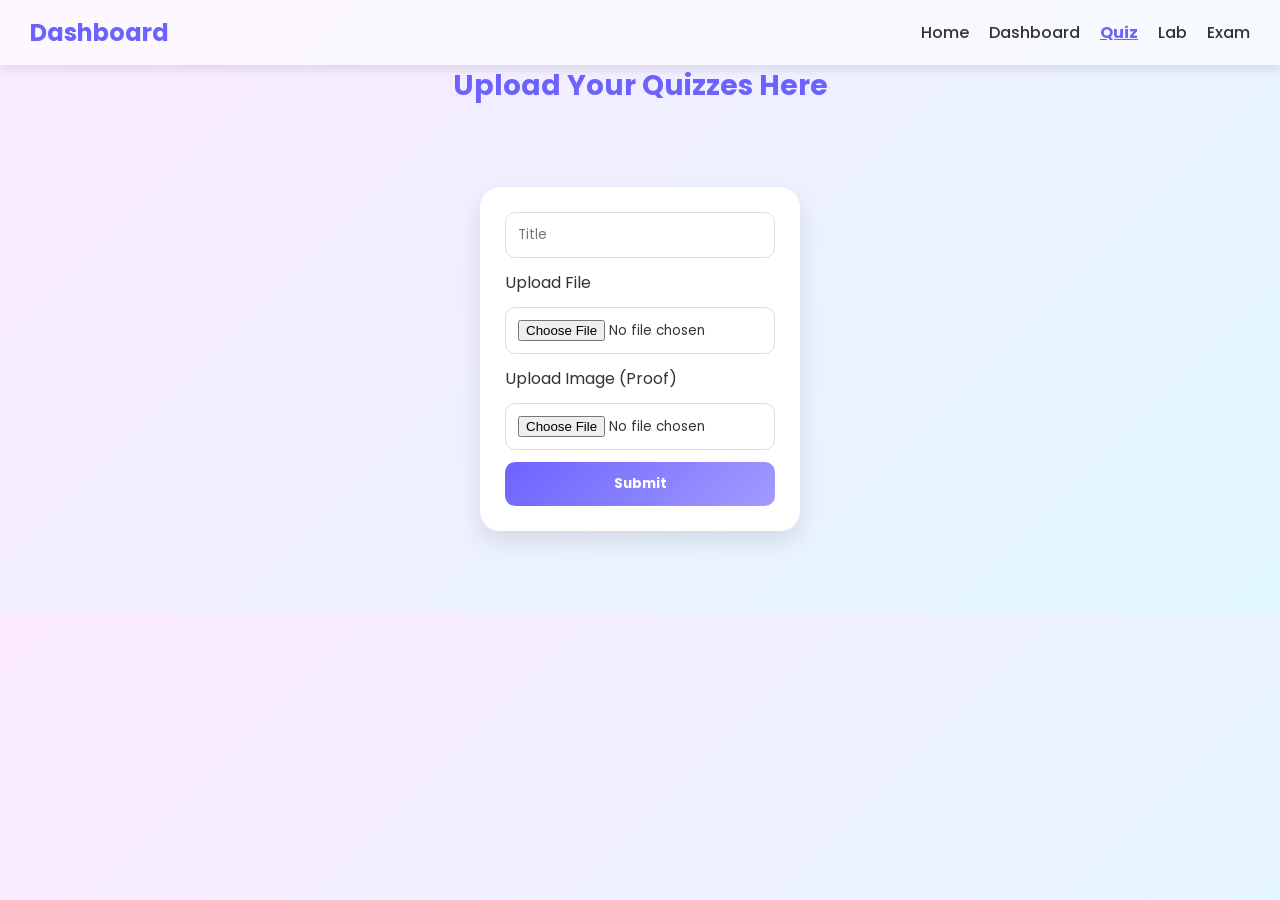
==== quiz.html @ 838af4b1 "Add files via upload" ====
<!DOCTYPE html>
<html lang="en">
<head>
<meta charset="UTF-8">
<title>Quiz Upload</title>
<link rel="stylesheet" href="style.css">
</head>

<script src="script.js"></script>

<body>

<nav>
  <h2>Dashboard </h2>
  <ul>
    <li><a href="index.html" class="nav-link">Home</a></li>
    <li><a href="dashboard.html" class="nav-link">Dashboard</a></li>
    <li><a href="quiz.html" class="nav-link">Quiz</a></li>
    <li><a href="lab.html" class="nav-link">Lab</a></li>
    <li><a href="exam.html" class="nav-link">Exam</a></li>
  </ul>
</nav>

<h1 id="upload-heading" class="center"></h1>

<div class="form">
  <input type="text" id="title" placeholder="Title">

  <label>Upload File</label>
  <input type="file" id="file">

  <label>Upload Image (Proof)</label>
  <input type="file" id="image" accept="image/*">

  <!-- PREVIEW -->
  <img id="preview" style="width:100%; border-radius:10px; display:none;">

  <button onclick="upload()">Submit</button>
</div>

<script src="script.js"></script>
</body>
</html>
---- style.css ----
@import url('https://fonts.googleapis.com/css2?family=Poppins:wght@300;500;700&display=swap');

* {
  margin: 0;
  padding: 0;
  box-sizing: border-box;
  font-family: 'Poppins', sans-serif;
}

body {
  background: linear-gradient(135deg, #fceaff, #e0f7ff);
  color: #333;
}

/* NAVBAR */
nav {
  display: flex;
  justify-content: space-between;
  align-items: center;
  padding: 15px 30px;
  background: rgba(255,255,255,0.6);
  backdrop-filter: blur(10px);
  box-shadow: 0 4px 10px rgba(0,0,0,0.1);
}

nav h2 {
  color: #6c63ff;
}

nav ul {
  display: flex;
  gap: 20px;
  list-style: none;
}

nav a {
  text-decoration: none;
  color: #333;
  font-weight: 500;
  transition: 0.3s;
}

nav a:hover {
  color: #6c63ff;
}

/* HOME */
.home {
  text-align: center;
  padding: 50px 20px;
}

.profile {
  width: 160px;
  border-radius: 50%;
  border: 5px solid white;
  box-shadow: 0 10px 20px rgba(0,0,0,0.1);
  margin-bottom: 15px;
}

h1 {
  font-size: 28px;
}

.about, .skills {
  background: white;
  margin: 20px auto;
  padding: 20px;
  width: 300px;
  border-radius: 20px;
  box-shadow: 0 10px 25px rgba(0,0,0,0.08);
}

/* FORM */
.form {
  background: white;
  padding: 25px;
  width: 320px;
  margin: 80px auto;
  border-radius: 20px;
  box-shadow: 0 10px 25px rgba(0,0,0,0.1);
  display: flex;
  flex-direction: column;
  gap: 12px;
}

input {
  padding: 12px;
  border-radius: 10px;
  border: 1px solid #ddd;
}

button {
  padding: 12px;
  border-radius: 10px;
  border: none;
  background: linear-gradient(135deg, #6c63ff, #a29bfe);
  color: white;
  font-weight: bold;
  cursor: pointer;
  transition: 0.3s;
}

button:hover {
  transform: scale(1.05);
}

/* DASHBOARD */
#output {
  padding: 20px;
  display: flex;
  flex-wrap: wrap;
  gap: 20px;
  justify-content: center;
}

#output div {
  background: white;
  padding: 15px;
  width: 200px;
  border-radius: 15px;
  box-shadow: 0 8px 20px rgba(0,0,0,0.08);
  text-align: center;
}

/* ANIMATION */
@keyframes fadeIn {
  from {
    opacity: 0;
    transform: translateY(20px);
  }
  to {
    opacity: 1;
    transform: translateY(0);
  }
}

.home, .form, #output div {
  animation: fadeIn 0.6s ease-in-out;
}

#preview {
  margin-top: 10px;
  box-shadow: 0 5px 15px rgba(0,0,0,0.1);
}

/* LIGHTBOX STYLE */
#lightbox {
  position: fixed;
  top: 0;
  left: 0;
  width: 100%;
  height: 100%;
  background: rgba(0,0,0,0.8);
  display: none;
  justify-content: center;
  align-items: center;
  z-index: 999;
}

#lightbox img {
  max-width: 80%;
  max-height: 80%;
  border-radius: 15px;
}

#lightbox img {
  animation: zoomIn 0.3s ease;
}

@keyframes zoomIn {
  from {
    transform: scale(0.7);
    opacity: 0;
  }
  to {
    transform: scale(1);
    opacity: 1;
  }
}

.delete-btn {
  margin-top: 10px;
  padding: 8px;
  background: #ff4d6d;
  color: white;
  border: none;
  border-radius: 8px;
  cursor: pointer;
  transition: 0.3s;
}

.delete-btn:hover {
  background: #ff1e4d;
}

nav a.active {
  color: #6c63ff;
  font-weight: bold;
}

/* PAGE TRANSITION */
body {
  opacity: 0;
  transition: opacity 0.4s ease;
}

body.show {
  opacity: 1;
}

.form button:disabled {
  background: #4cd137;
  cursor: default;
}

.dashboard-section {
  margin: 40px auto;
  width: 90%;
  max-width: 800px;
}

.dashboard-section h2 {
  color: #6c63ff;
  margin-bottom: 15px;
  border-bottom: 2px solid #6c63ff;
  padding-bottom: 5px;
}

.uploads {
  display: flex;
  flex-wrap: wrap;
  gap: 20px;
}

.dashboard-card {
  background: white;
  padding: 15px;
  width: 220px;
  border-radius: 15px;
  box-shadow: 0 8px 20px rgba(0,0,0,0.08);
  text-align: center;
}

.dashboard-wrapper {
  display: flex;
  justify-content: space-between;
  gap: 20px;
  flex-wrap: wrap;
  width: 90%;
  max-width: 1000px;
  margin: 0 auto 50px auto;
}

.dashboard-section {
  flex: 1 1 300px; /* grow/shrink, min 300px */
  background: #fff;
  padding: 15px;
  border-radius: 15px;
  box-shadow: 0 8px 20px rgba(0,0,0,0.08);
}

.dashboard-section h2 {
  color: #6c63ff;
  margin-bottom: 15px;
  border-bottom: 2px solid #6c63ff;
  padding-bottom: 5px;
  text-align: center; /* center label */
}

.center {
  text-align: center;
  margin-bottom: 30px;
  color: #6c63ff;
  font-size: 28px;
}

nav {
  position: sticky;
  top: 0;
  z-index: 999;
}

nav a.active {
  color: #6c63ff;
  font-weight: bold;
  text-decoration: underline;
}

nav a.active {
  color: #6c63ff;          /* pastel purple highlight */
  font-weight: bold;
  text-decoration: underline;
}

.center {
  text-align: center;
  color: #6c63ff;
  font-size: 28px;
  margin-bottom: 20px;
}

 .profile-img {
      width: 150px;              
      height: 150px;            
      border-radius: 50%;       
      border: 5px solid #ff69b4; 
      object-fit: cover;         
    }
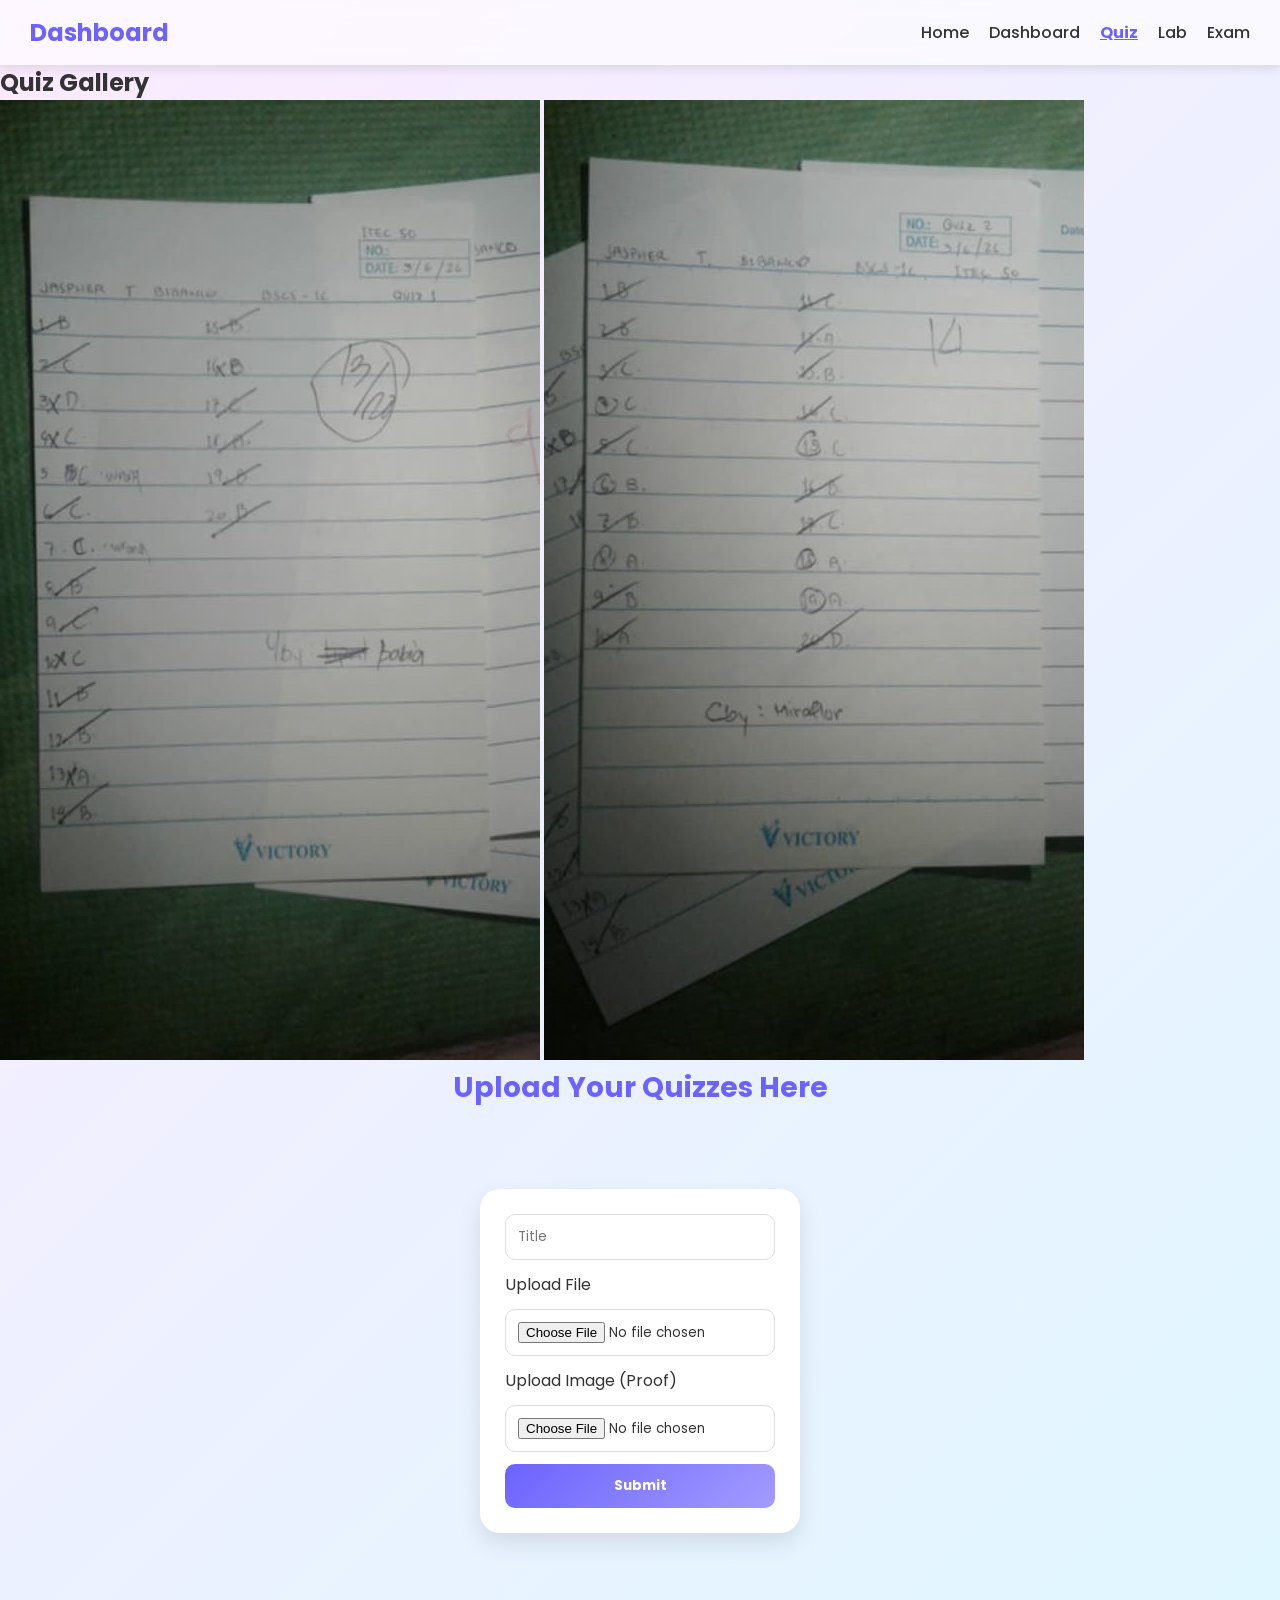
==== commit 9eb8e539: "Update quiz.html" ====
--- a/quiz.html
+++ b/quiz.html
@@ -20,7 +20,13 @@
     <li><a href="exam.html" class="nav-link">Exam</a></li>
   </ul>
 </nav>
+<h2>Quiz Gallery</h2>
 
+<div class="gallery">
+  <img src="Quiz1.jpg" onclick="openLightbox(this.src)">
+  <img src="Quiz2.jpg" onclick="openLightbox(this.src)">
+</div>
+  
 <h1 id="upload-heading" class="center"></h1>
 
 <div class="form">
@@ -40,4 +46,4 @@
 
 <script src="script.js"></script>
 </body>
-</html>+</html>
--- a/style.css
+++ b/style.css
@@ -306,4 +306,23 @@
       border-radius: 50%;       
       border: 5px solid #ff69b4; 
       object-fit: cover;         
-    }+    }
+.dashboard-gallery {
+  display: flex;
+  justify-content: center;
+  gap: 10px;
+  margin-bottom: 15px;
+}
+
+.dashboard-gallery img {
+  width: 120px;
+  height: 120px;
+  object-fit: cover;
+  border-radius: 10px;
+  cursor: pointer;
+  transition: transform 0.3s ease;
+}
+
+.dashboard-gallery img:hover {
+  transform: scale(1.05);
+}
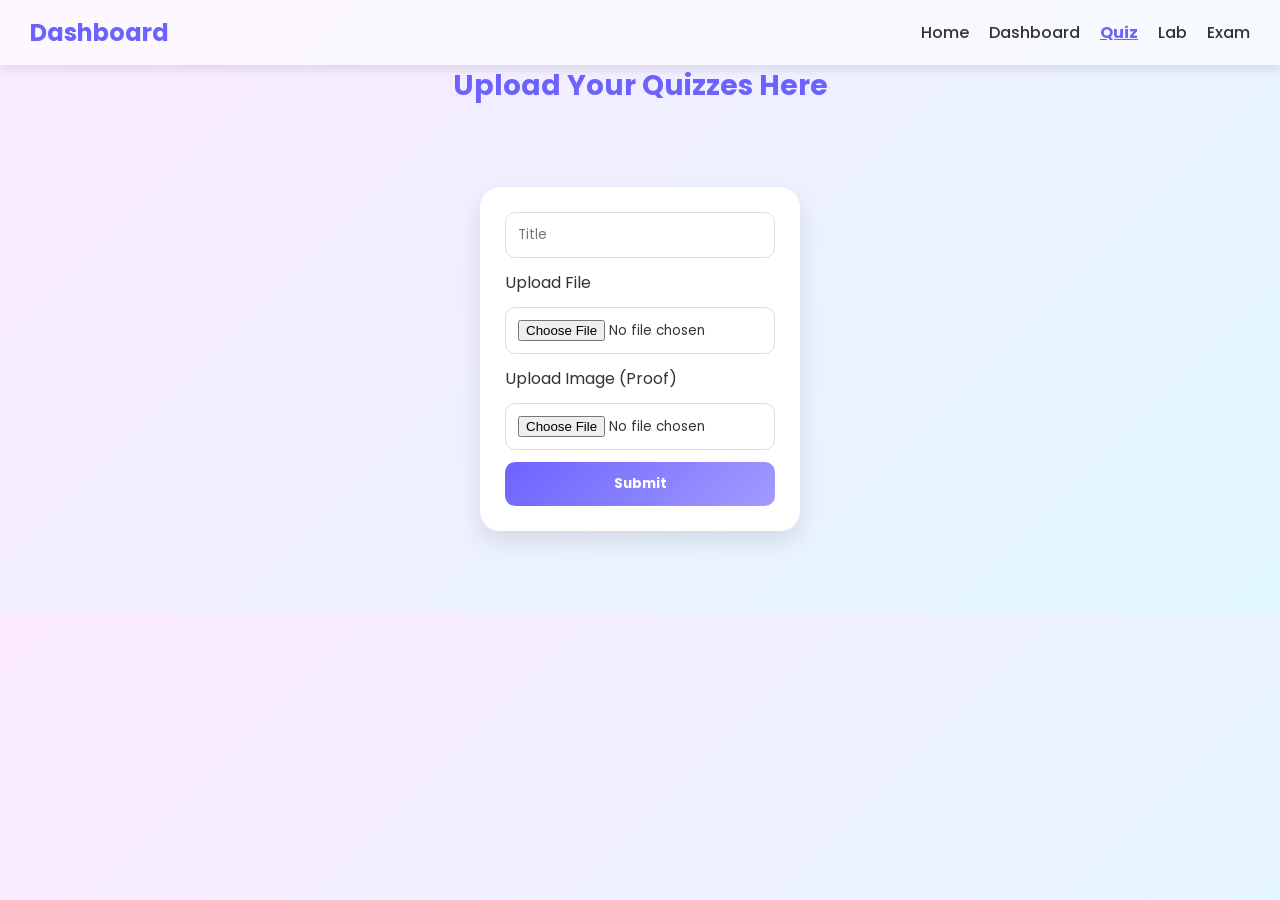
==== commit 398fdf23: "Fix HTML structure and remove unnecessary elements" ====
--- a/quiz.html
+++ b/quiz.html
@@ -20,12 +20,6 @@
     <li><a href="exam.html" class="nav-link">Exam</a></li>
   </ul>
 </nav>
-<h2>Quiz Gallery</h2>
-
-<div class="gallery">
-  <img src="Quiz1.jpg" onclick="openLightbox(this.src)">
-  <img src="Quiz2.jpg" onclick="openLightbox(this.src)">
-</div>
   
 <h1 id="upload-heading" class="center"></h1>
 
